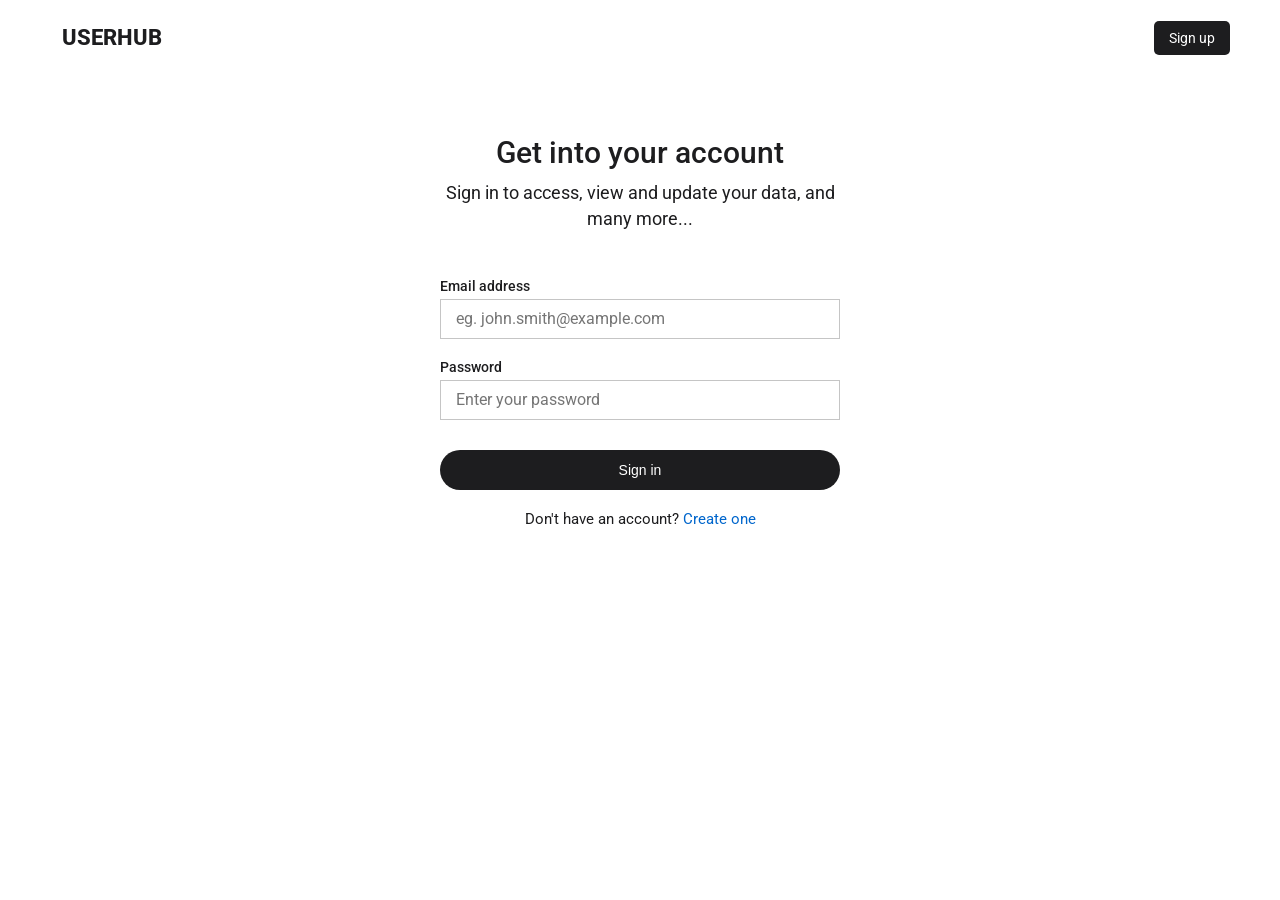
==== index.html @ e8e690ff "feat: implement login and sign up pages" ====
<!doctype html>
<html lang="en">
  <head>
    <meta charset="UTF-8" />
    <meta name="viewport" content="width=device-width, initial-scale=1.0" />
    <link rel="preconnect" href="https://fonts.googleapis.com" />
    <link rel="preconnect" href="https://fonts.gstatic.com" crossorigin />
    <link
      href="https://fonts.googleapis.com/css2?family=Roboto:ital,wght@0,100..900;1,100..900&display=swap"
      rel="stylesheet"
    />
    <link rel="stylesheet" href="css/styles.css" />

    <title>Login</title>
  </head>
  <body>
    <!-- Header -->
    <header class="header">
      <a href="/index.html" class="header__brand">UserHub</a>
      <a href="/pages/signup-main.html" class="header__nav">Sign up</a>
    </header>

    <!-- Auth -->
    <main class="auth">
      <div class="auth__container">
        <!-- Auth header -->
        <div class="auth__header">
          <h1>Get into your account</h1>
          <p>Sign in to access, view and update your data, and many more...</p>
        </div>

        <!-- Form -->
        <form action="#" class="form" novalidate>
          <div class="form__fields">
            <!-- Email -->
            <div class="form__group">
              <label for="email" class="form__label">Email address</label>
              <input
                type="email"
                name="email"
                id="email"
                class="form__input"
                placeholder="eg. john.smith@example.com"
                autocomplete="email"
              />
              <p class="form__hint form__hint--hidden"></p>
            </div>

            <!-- Password -->
            <div class="form__group">
              <label for="password" class="form__label">Password</label>
              <input
                type="password"
                name="password"
                id="password"
                class="form__input"
                placeholder="Enter your password"
                autocomplete="current-password"
              />
              <p class="form__hint form__hint--hidden"></p>
            </div>
          </div>

          <!-- Submit button -->
          <div class="form__group">
            <button type="submit" id="button" class="form__button">
              Sign in
            </button>
            <p id="form-status" class="form__status form__status--hidden"></p>
          </div>
        </form>

        <!-- Auth link -->
        <div class="auth__link">
          Don't have an account?
          <a href="/pages/signup-main.html">Create one</a>
        </div>
      </div>
    </main>
  </body>
</html>
---- css/styles.css ----
*,
*::after,
*::before {
  margin: 0;
  padding: 0;
  box-sizing: inherit;
}

html {
  box-sizing: border-box;
}

body {
  font-family: "Roboto", sans-serif;
  font-size: 16px;
  color: #1d1d1f;
  background-color: #ffffff;
  padding-bottom: 100px;
}

a {
  color: #1d1d1f;
  text-decoration: none;
}

label,
input {
  display: block;
}

/* Header */
.header {
  height: 100%;
  min-height: 75px;
  width: 100%;
  display: flex;
  align-items: center;
  justify-content: space-between;
  padding: 20px 50px;
}

.header__brand {
  font-size: 22px;
  font-weight: 800;
  text-transform: uppercase;
  padding: 5px 12px;
  border-radius: 30px;
}

.header__nav {
  font-size: 14px;
  padding: 9px 15px;
  color: #ffffff;
  background-color: #1d1d1f;
  border-radius: 5px;
  cursor: default;
}

.header__nav:hover {
  background-color: #323233;
}

/* Auth */
.auth {
  display: flex;
  flex-direction: column;
  align-items: center;
}

.auth__container {
  margin-top: 55px;
  width: 100%;
  max-width: 400px;
  display: flex;
  flex-direction: column;
  gap: 40px;
}

.auth__header {
  padding: 5px;
  text-align: center;
  width: 100%;
}

.auth__header h1 {
  font-size: 30px;
  font-weight: 500;
}

.auth__header p {
  margin-top: 10px;
  font-size: 17.5px;
  line-height: 1.5;
}

.auth__link {
  margin-top: -20px;
  font-size: 15px;
  text-align: center;
}

.auth__link a {
  color: #0066cc;
}

.auth__link a:hover {
  text-decoration: underline;
  text-underline-offset: 3px;
}

/* Form */
.form {
  width: 100%;
}

.form__group {
  display: flex;
  flex-direction: column;
  gap: 5px;
}

.form__fields {
  display: flex;
  flex-direction: column;
  gap: 20px;
}

.form__label {
  font-size: 14px;
  font-weight: 500;
}

.form__input {
  font-family: "Roboto", sans-serif;
  font-size: 16px;
  height: 40px;
  width: 100%;
  outline: none;
  border: 1px solid #c5c5c5;
  padding: 10px 15px;
}

.form__input:focus {
  border: 2px solid #1d1d1f;
}

.form__input--error {
  border: 2px solid #d73422;
}

.form__input--error:focus {
  border-color: #d73422;
}

.form__hint {
  font-size: 14px;
  font-weight: 500;
}

.form__hint-visible {
  display: block;
}

.form__hint--hidden {
  display: none;
}

.form__hint--success {
  color: #00af69;
}

.form__hint--error {
  color: #d73422;
}

.form__button {
  margin-top: 30px;
  outline: none;
  border: none;
  border-radius: 30px;
  color: #ffffff;
  background-color: #1d1d1f;
  height: 40px;
  width: 100%;
  font-size: 14px;
  display: flex;
  align-items: center;
  justify-content: center;
  cursor: default;
}

.form__button:hover {
  background-color: #323233;
}

.form__status {
  margin-top: 5px;
  font-size: 14px;
  font-weight: 500;
  text-align: center;
}

.form__status--visible {
  display: block;
}

.form__status--hidden {
  display: none;
}

.form__status--success {
  color: #00af69;
}

.form__status--error {
  color: #d73422;
}
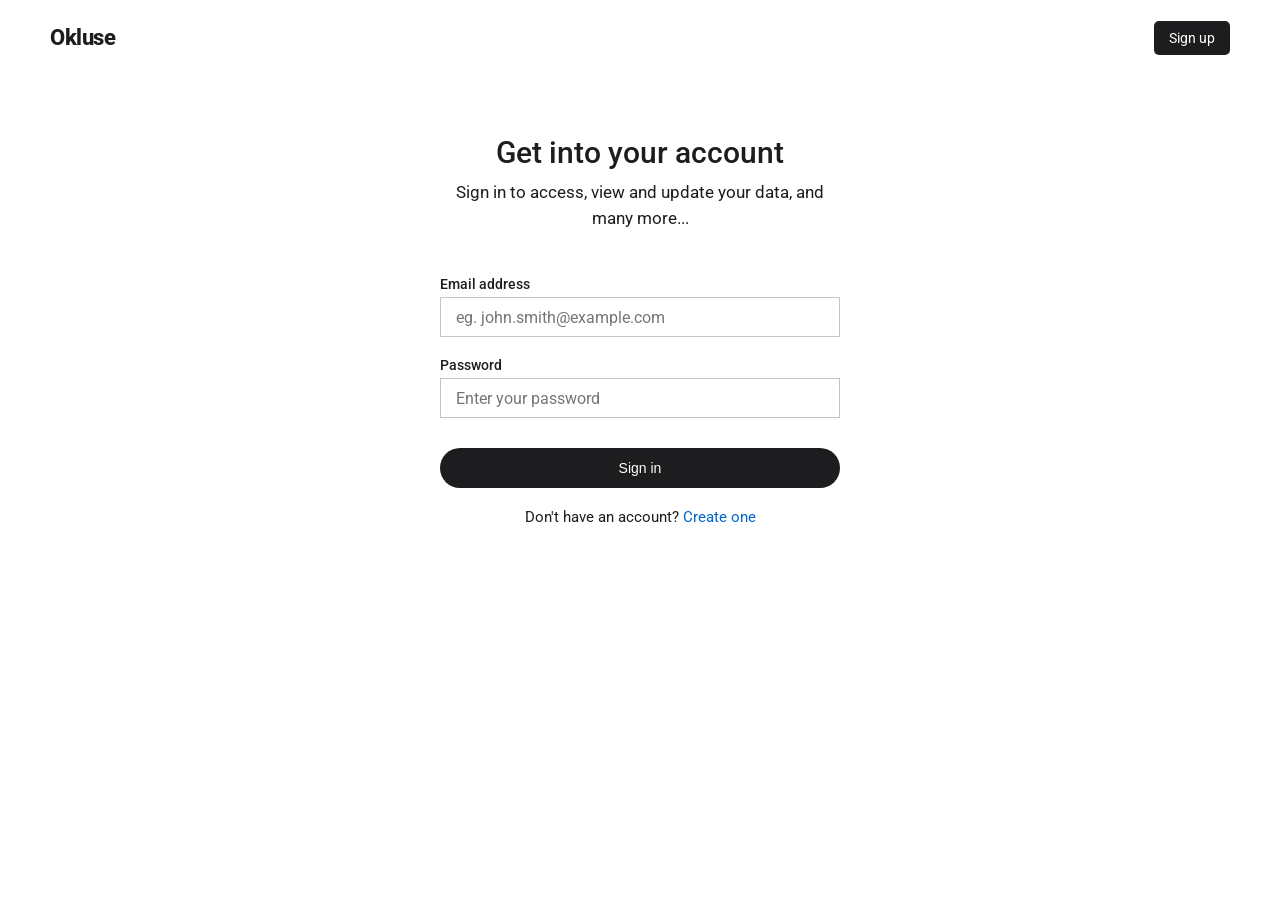
==== commit 68ff9ffc: "style: update project branding to Okluse" ====
--- a/index.html
+++ b/index.html
@@ -11,12 +11,12 @@
     />
     <link rel="stylesheet" href="css/styles.css" />
 
-    <title>Login</title>
+    <title>Okluse - Sign in</title>
   </head>
   <body>
     <!-- Header -->
     <header class="header">
-      <a href="/index.html" class="header__brand">UserHub</a>
+      <a href="/index.html" class="header__brand">Okluse</a>
       <a href="/pages/signup-main.html" class="header__nav">Sign up</a>
     </header>
 
--- a/css/styles.css
+++ b/css/styles.css
@@ -42,9 +42,7 @@
 .header__brand {
   font-size: 22px;
   font-weight: 800;
-  text-transform: uppercase;
-  padding: 5px 12px;
-  border-radius: 30px;
+  letter-spacing: -0.5px;
 }
 
 .header__nav {
@@ -53,7 +51,7 @@
   color: #ffffff;
   background-color: #1d1d1f;
   border-radius: 5px;
-  cursor: default;
+  cursor: pointer;
 }
 
 .header__nav:hover {
@@ -89,7 +87,7 @@
 
 .auth__header p {
   margin-top: 10px;
-  font-size: 17.5px;
+  font-size: 17px;
   line-height: 1.5;
 }
 
@@ -157,7 +155,7 @@
   font-weight: 500;
 }
 
-.form__hint-visible {
+.form__hint--visible {
   display: block;
 }
 
@@ -186,7 +184,7 @@
   display: flex;
   align-items: center;
   justify-content: center;
-  cursor: default;
+  cursor: pointer;
 }
 
 .form__button:hover {
